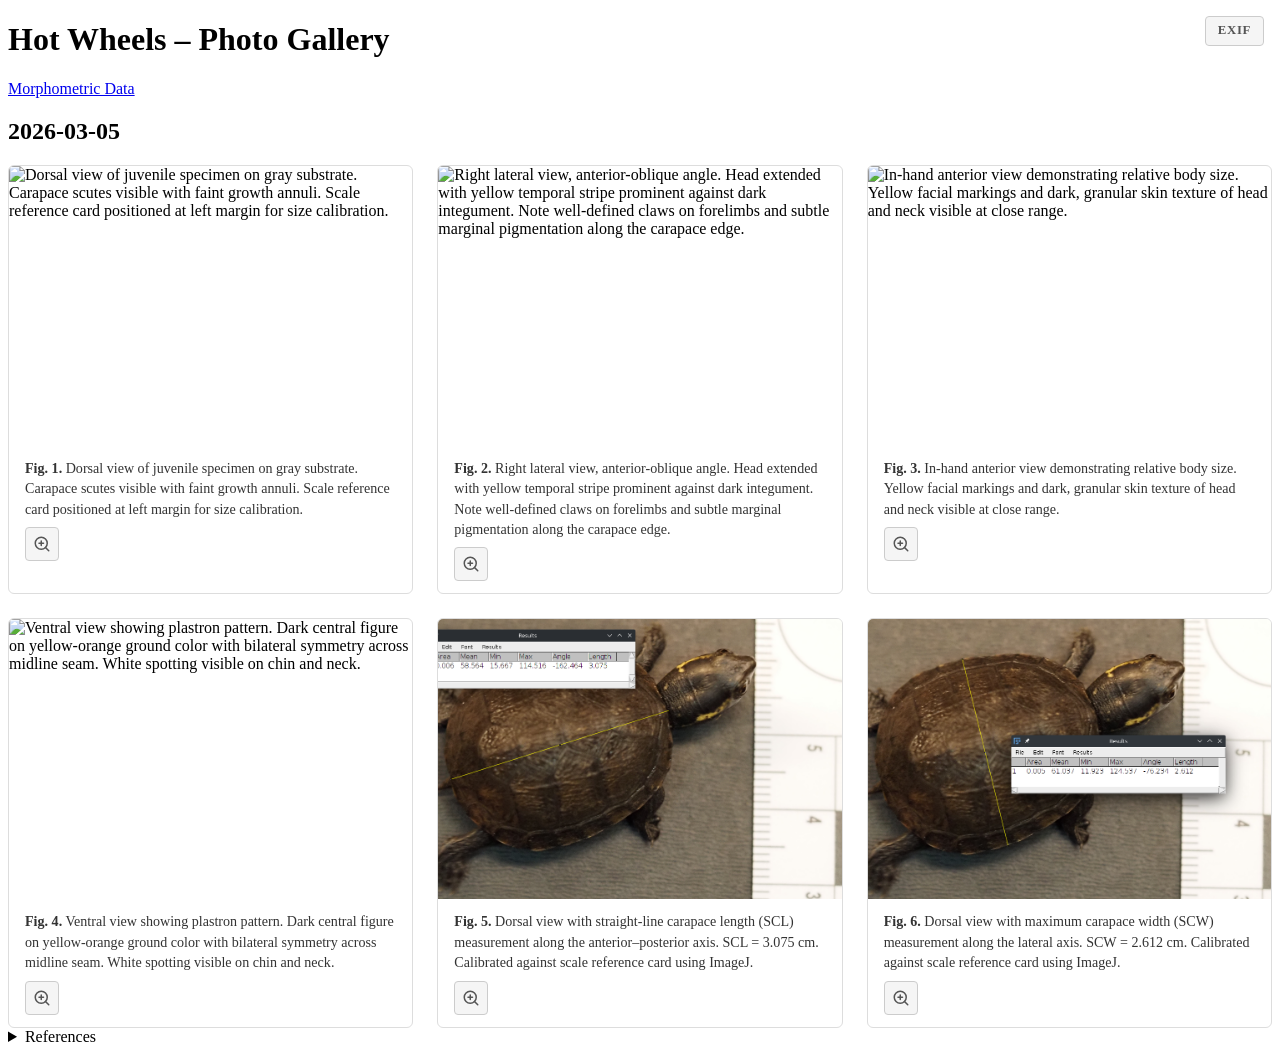
==== gallery.html @ e9e7f957 "feat: add photo gallery with card layout, lightbox, and EXIF data Gallery page with scientific figur" ====
<!DOCTYPE html>
<html lang="en">
<head>
    <meta charset="UTF-8">
    <meta name="viewport" content="width=device-width, initial-scale=1.0">
    <title>Hot Wheels – Photo Gallery</title>
    <link rel="stylesheet" href="https://mosermd-bio.github.io/z-core/core.css">
    <link rel="stylesheet" href="style.css">
</head>
<body>
    <h1>Hot Wheels – Photo Gallery</h1>
    <p><a href="index.html">Morphometric Data</a></p>

    <div id="gallery" class="gallery"></div>

    <details>
        <summary>References</summary>
        <ol>
            <li>All photographs taken under controlled conditions with calibrated scale reference where indicated.</li>
        </ol>
    </details>

    <script src="gallery.js"></script>
</body>
</html>
---- style.css ----
/* App-specific overrides only – core styling from z-core/core.css */

.dashboard {
    display: flex;
    gap: 2rem;
    align-items: flex-start;
}

.dashboard table {
    width: auto;
    flex-shrink: 0;
}

.chart-container {
    flex: 1;
    min-width: 0;
    position: relative;
}

/* Gallery */

.gallery-grid {
    display: grid;
    grid-template-columns: repeat(auto-fill, minmax(340px, 1fr));
    gap: 1.5rem;
}

.gallery-card {
    margin: 0;
    border: 1px solid #ddd;
    border-radius: 6px;
    overflow: hidden;
    background: #fff;
    break-inside: avoid;
}

.gallery-card img {
    width: 100%;
    height: 280px;
    object-fit: cover;
    display: block;
}

.gallery-card figcaption {
    padding: 0.75rem 1rem;
    font-size: 0.88rem;
    line-height: 1.45;
    color: #333;
}

/* Global EXIF toggle */

.exif-toggle {
    position: fixed;
    top: 1rem;
    right: 1rem;
    padding: 0.4rem 0.75rem;
    border: 1px solid #ccc;
    border-radius: 4px;
    background: #f5f5f5;
    color: #555;
    font-size: 0.8rem;
    font-weight: 600;
    letter-spacing: 0.05em;
    text-decoration: none;
    cursor: pointer;
    z-index: 100;
    transition: background 0.15s, color 0.15s;
}

.exif-toggle:hover {
    background: #e0e0e0;
    color: #222;
}

.exif-toggle.active {
    background: #333;
    color: #fff;
    border-color: #333;
}

/* Card actions & EXIF */

.card-actions {
    display: flex;
    gap: 0.5rem;
    margin-top: 0.5rem;
}

.icon-btn {
    display: inline-flex;
    align-items: center;
    justify-content: center;
    width: 32px;
    height: 32px;
    border-radius: 4px;
    border: 1px solid #ccc;
    background: #f5f5f5;
    color: #555;
    cursor: pointer;
    text-decoration: none;
    transition: background 0.15s, color 0.15s;
}

.icon-btn:hover {
    background: #e0e0e0;
    color: #222;
}

.exif-panel {
    margin-top: 0.5rem;
    font-size: 0.8rem;
}

.exif-panel table {
    width: 100%;
    border-collapse: collapse;
}

.exif-panel td {
    padding: 0.15rem 0.4rem;
    border-bottom: 1px solid #eee;
}

.exif-panel td:first-child {
    font-weight: 600;
    white-space: nowrap;
    width: 1%;
}

/* Lightbox */

.lightbox {
    display: none;
    position: fixed;
    inset: 0;
    background: rgba(0, 0, 0, 0.9);
    z-index: 1000;
    cursor: pointer;
    align-items: center;
    justify-content: center;
}

.lightbox.active {
    display: flex;
}

.lightbox img {
    max-width: 95vw;
    max-height: 95vh;
    object-fit: contain;
}
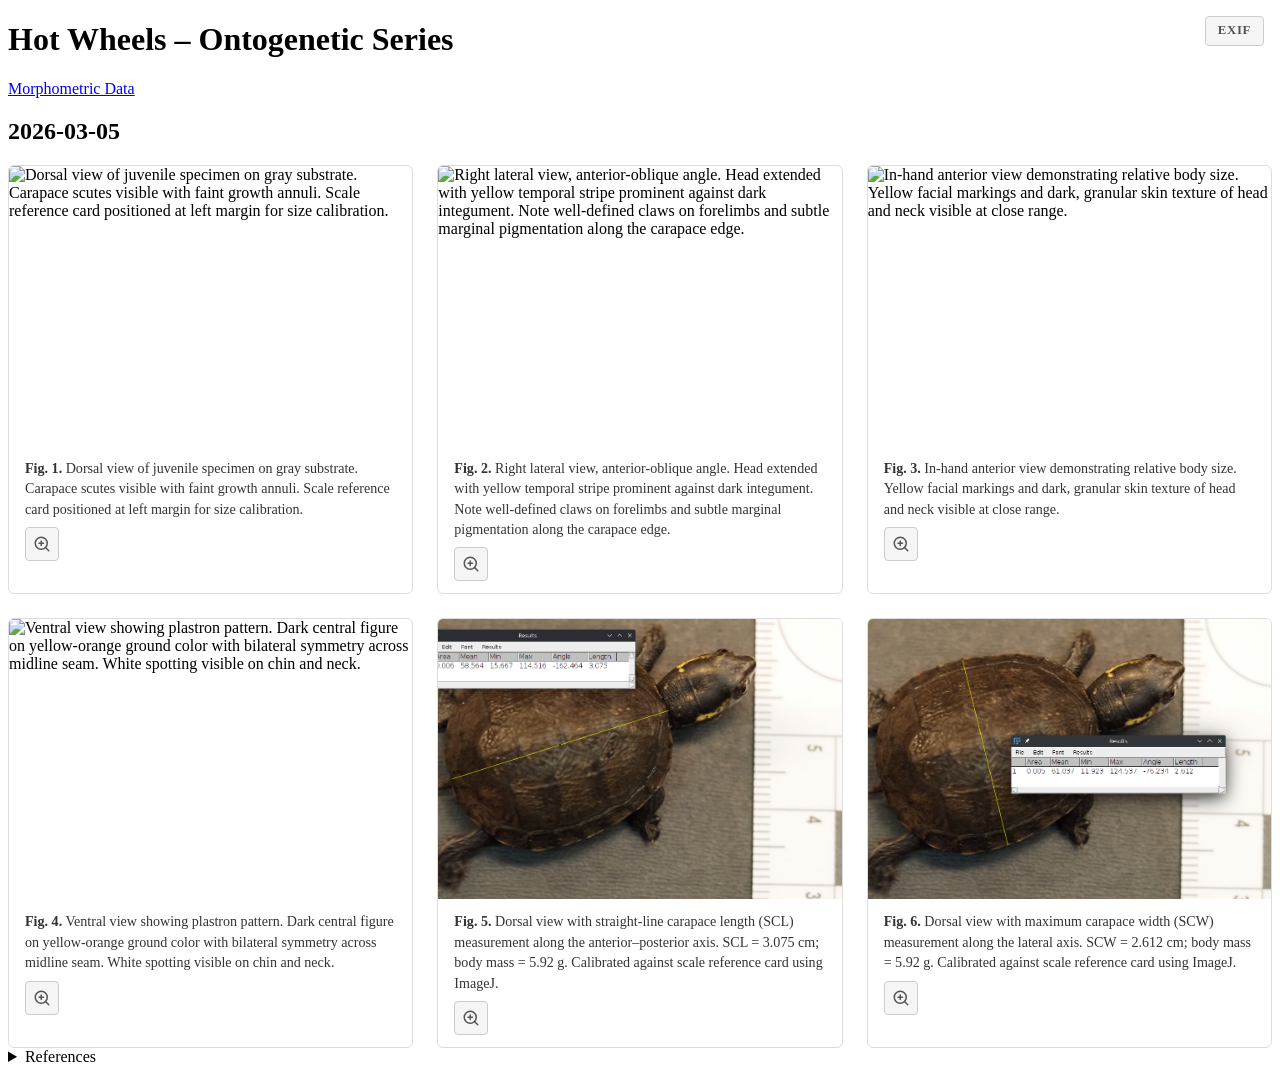
==== commit 7d3cd578: "Added ontogenetic series" ====
--- a/gallery.html
+++ b/gallery.html
@@ -3,12 +3,12 @@
 <head>
     <meta charset="UTF-8">
     <meta name="viewport" content="width=device-width, initial-scale=1.0">
-    <title>Hot Wheels – Photo Gallery</title>
+    <title>Hot Wheels – Ontogenetic Series</title>
     <link rel="stylesheet" href="https://mosermd-bio.github.io/z-core/core.css">
     <link rel="stylesheet" href="style.css">
 </head>
 <body>
-    <h1>Hot Wheels – Photo Gallery</h1>
+    <h1>Hot Wheels – Ontogenetic Series</h1>
     <p><a href="index.html">Morphometric Data</a></p>
 
     <div id="gallery" class="gallery"></div>
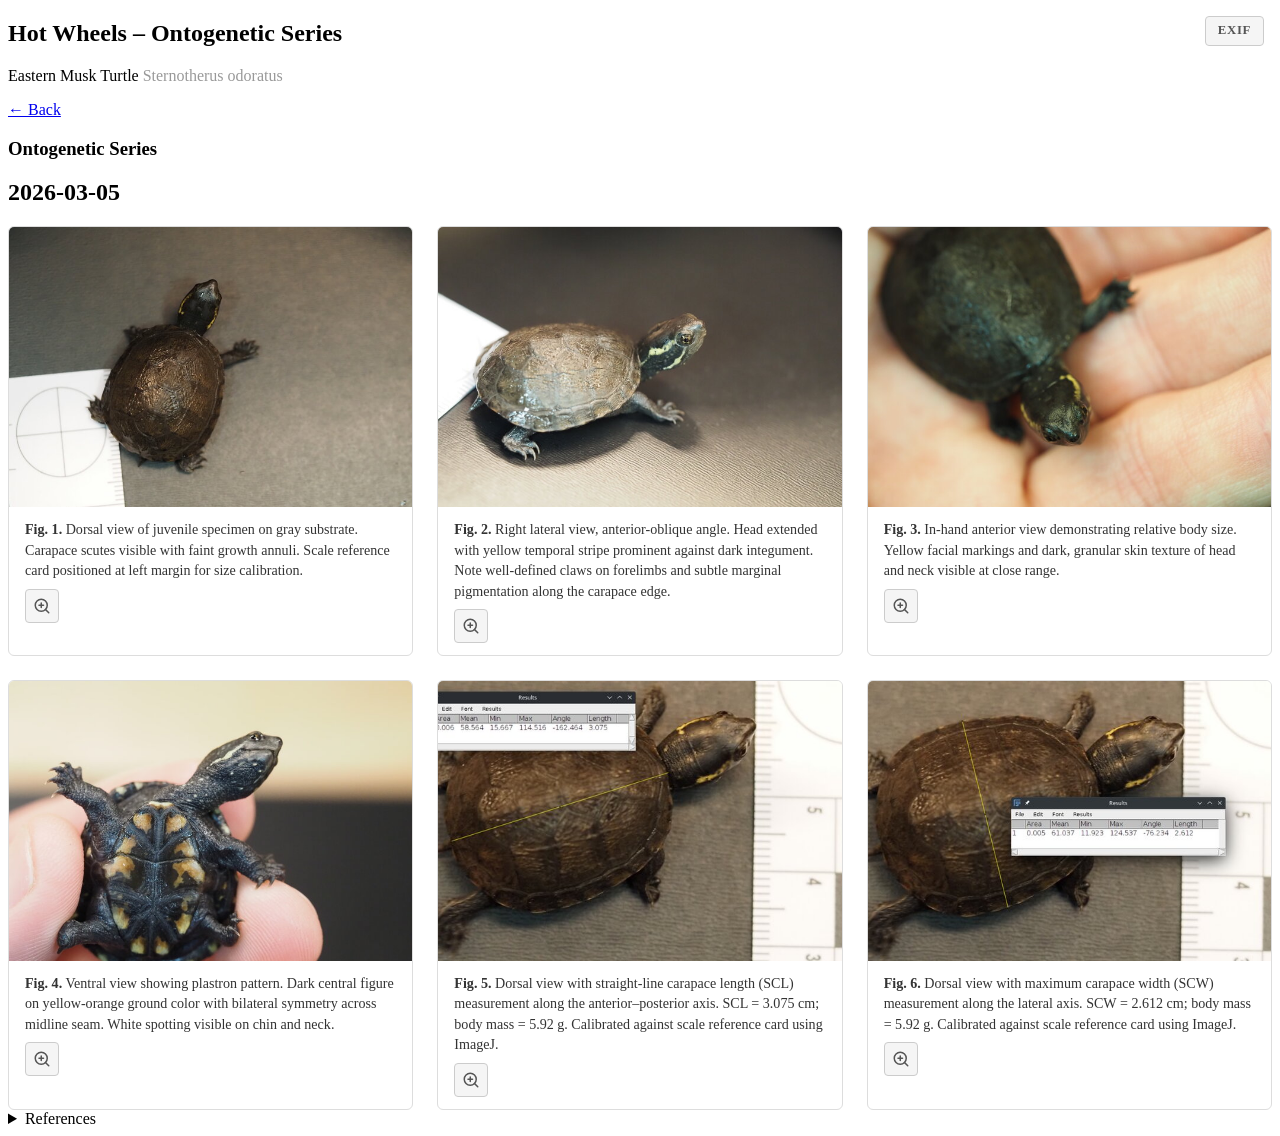
==== commit 3fdf9b7a: "Added thumbs" ====
--- a/gallery.html
+++ b/gallery.html
@@ -8,9 +8,11 @@
     <link rel="stylesheet" href="style.css">
 </head>
 <body>
-    <h1>Hot Wheels – Ontogenetic Series</h1>
-    <p><a href="index.html">Morphometric Data</a></p>
+    <h2>Hot Wheels – Ontogenetic Series</h2>
+    <p>Eastern Musk Turtle <span style="color: #999">Sternotherus odoratus</span></p>
+    <p><a href="index.html">&larr; Back</a></p>
 
+    <h3>Ontogenetic Series</h3>
     <div id="gallery" class="gallery"></div>
 
     <details>
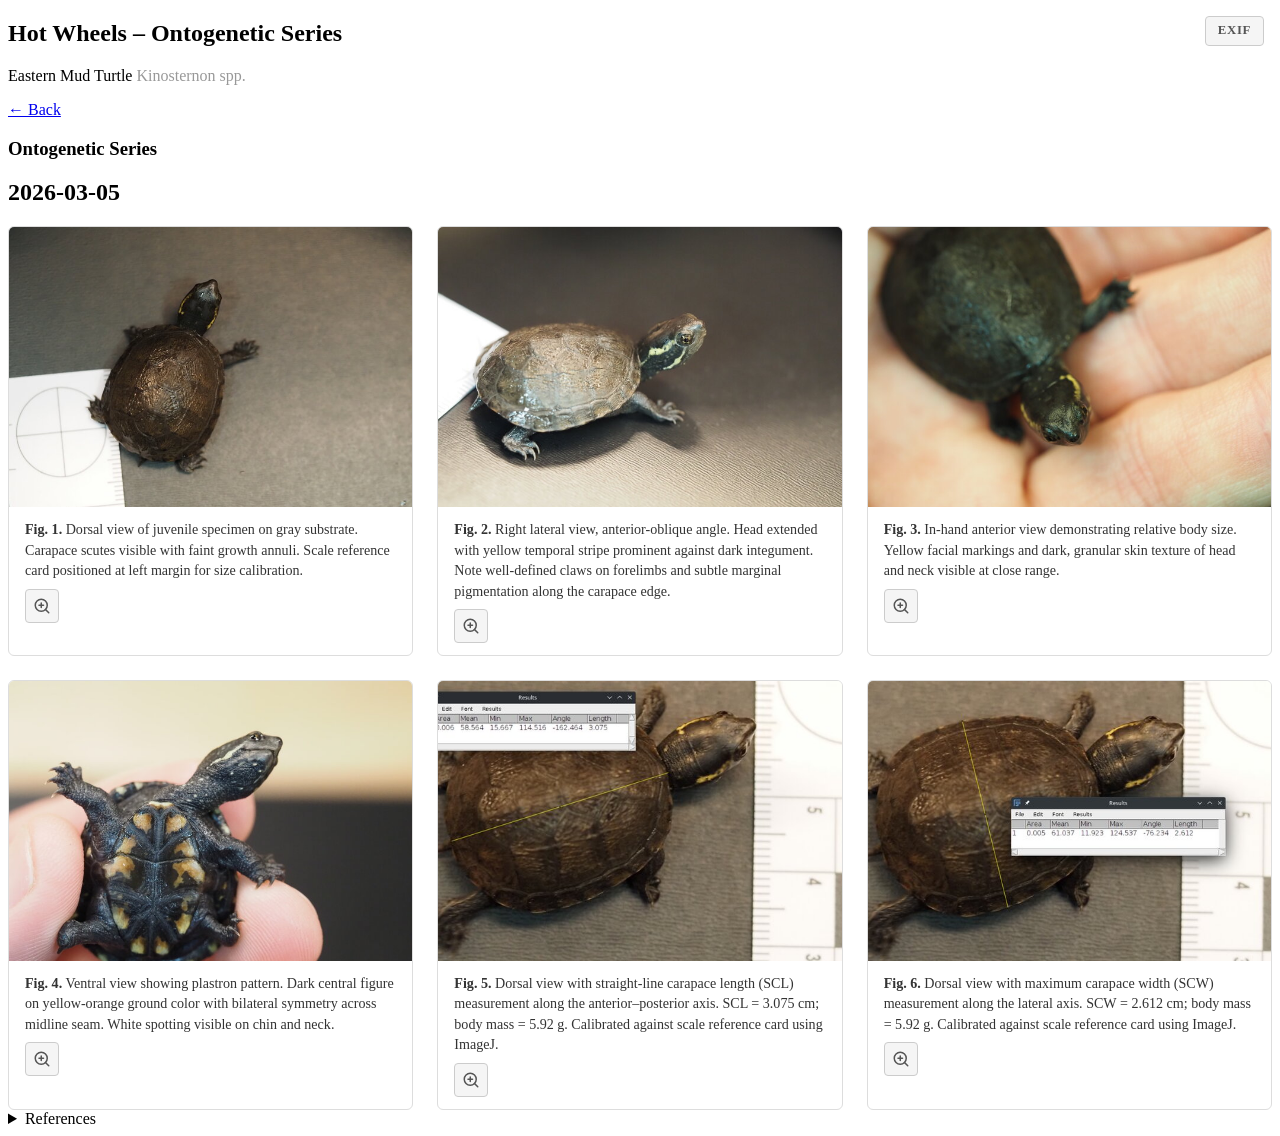
==== commit 628f8b2c: "Weight update" ====
--- a/gallery.html
+++ b/gallery.html
@@ -5,11 +5,12 @@
     <meta name="viewport" content="width=device-width, initial-scale=1.0">
     <title>Hot Wheels – Ontogenetic Series</title>
     <link rel="stylesheet" href="https://mosermd-bio.github.io/z-core/core.css">
+    <link rel="icon" href="favicon.ico">
     <link rel="stylesheet" href="style.css">
 </head>
 <body>
     <h2>Hot Wheels – Ontogenetic Series</h2>
-    <p>Eastern Musk Turtle <span style="color: #999">Sternotherus odoratus</span></p>
+    <p>Eastern Mud Turtle <span style="color: #999">Kinosternon spp.</span></p>
     <p><a href="index.html">&larr; Back</a></p>
 
     <h3>Ontogenetic Series</h3>
